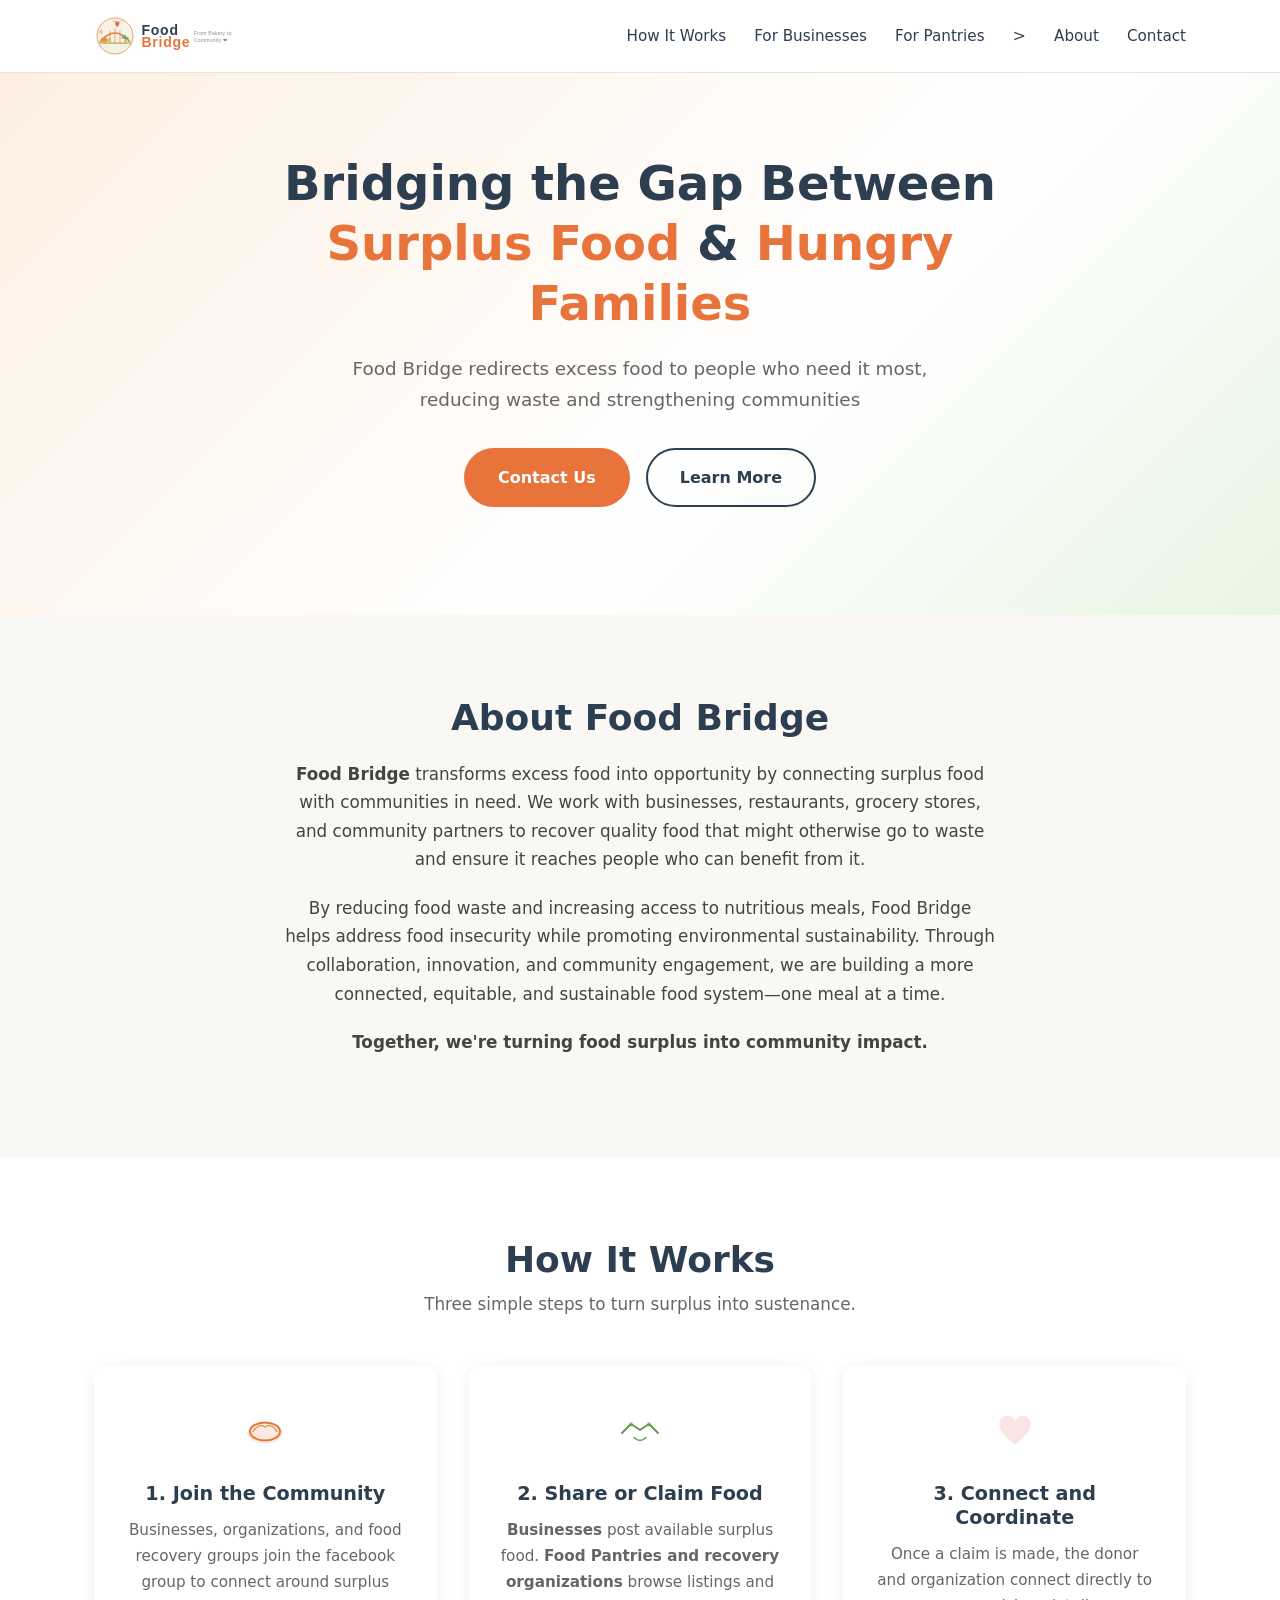
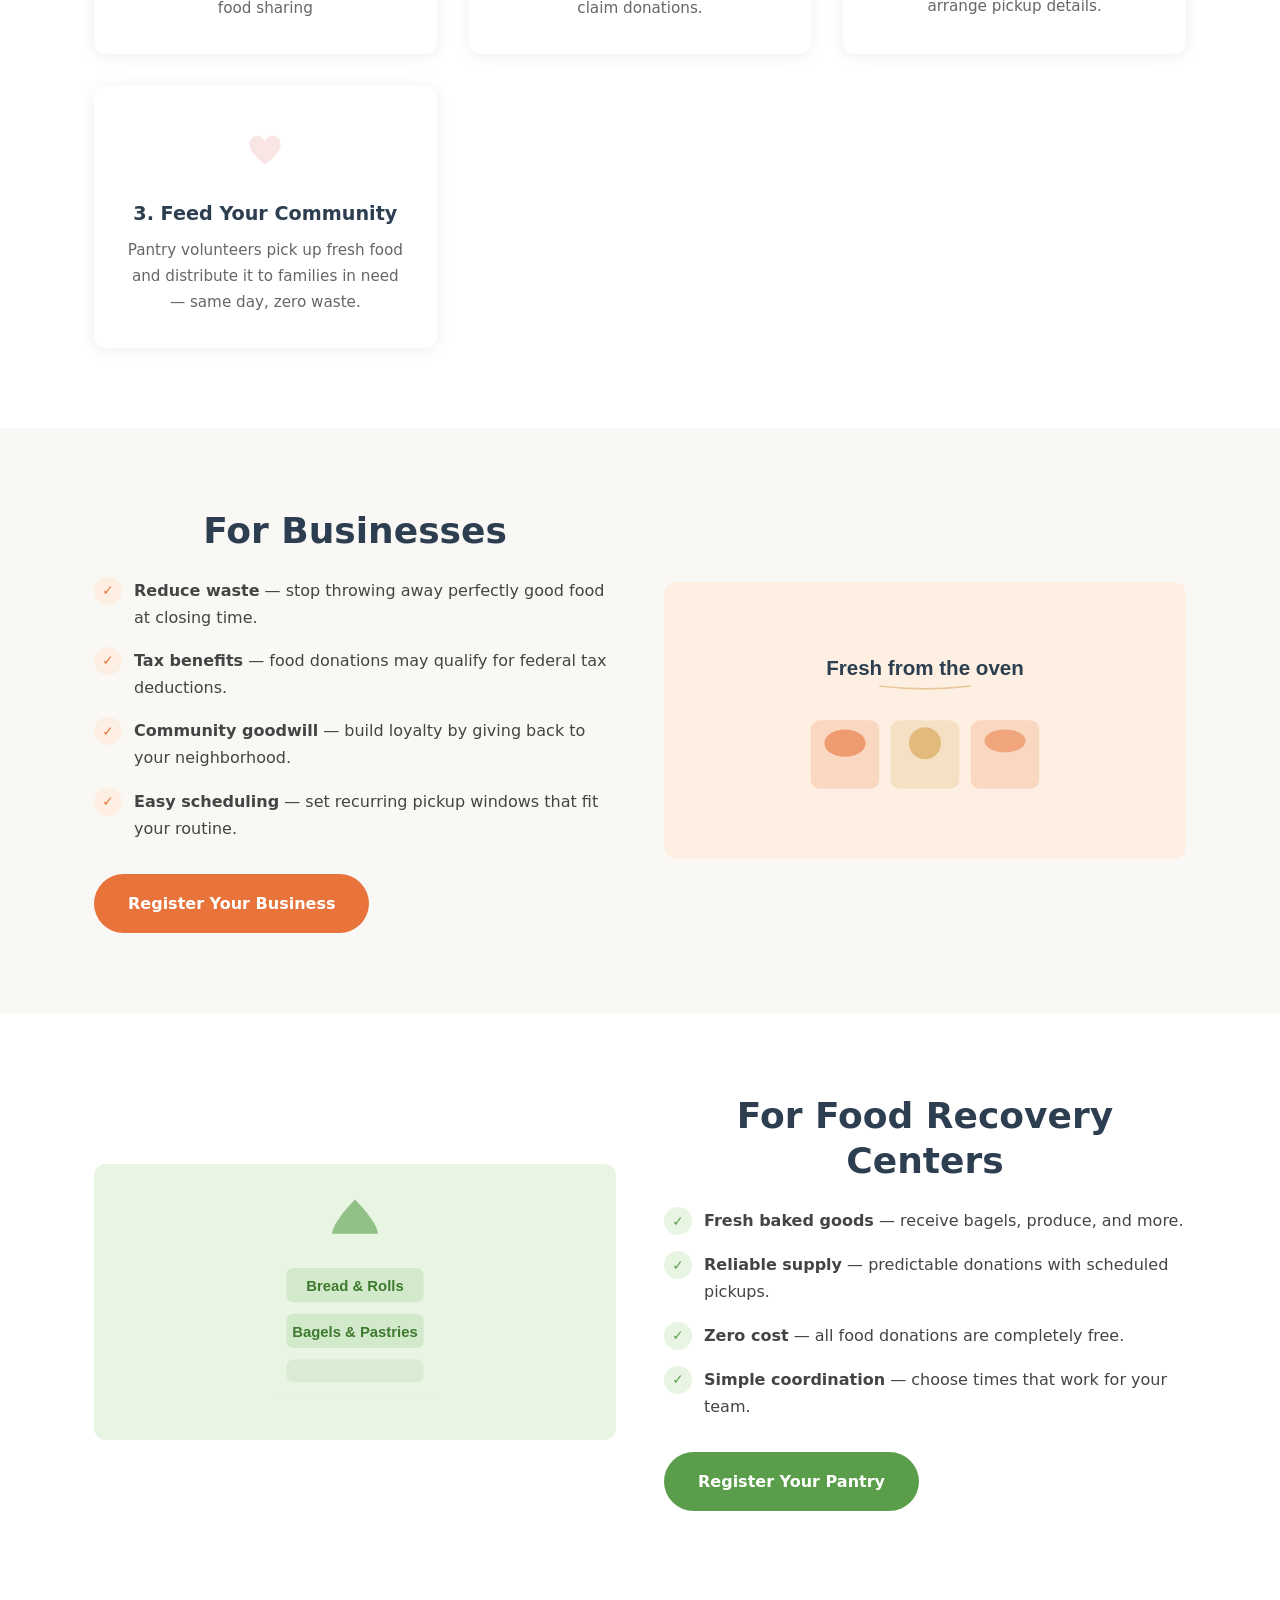
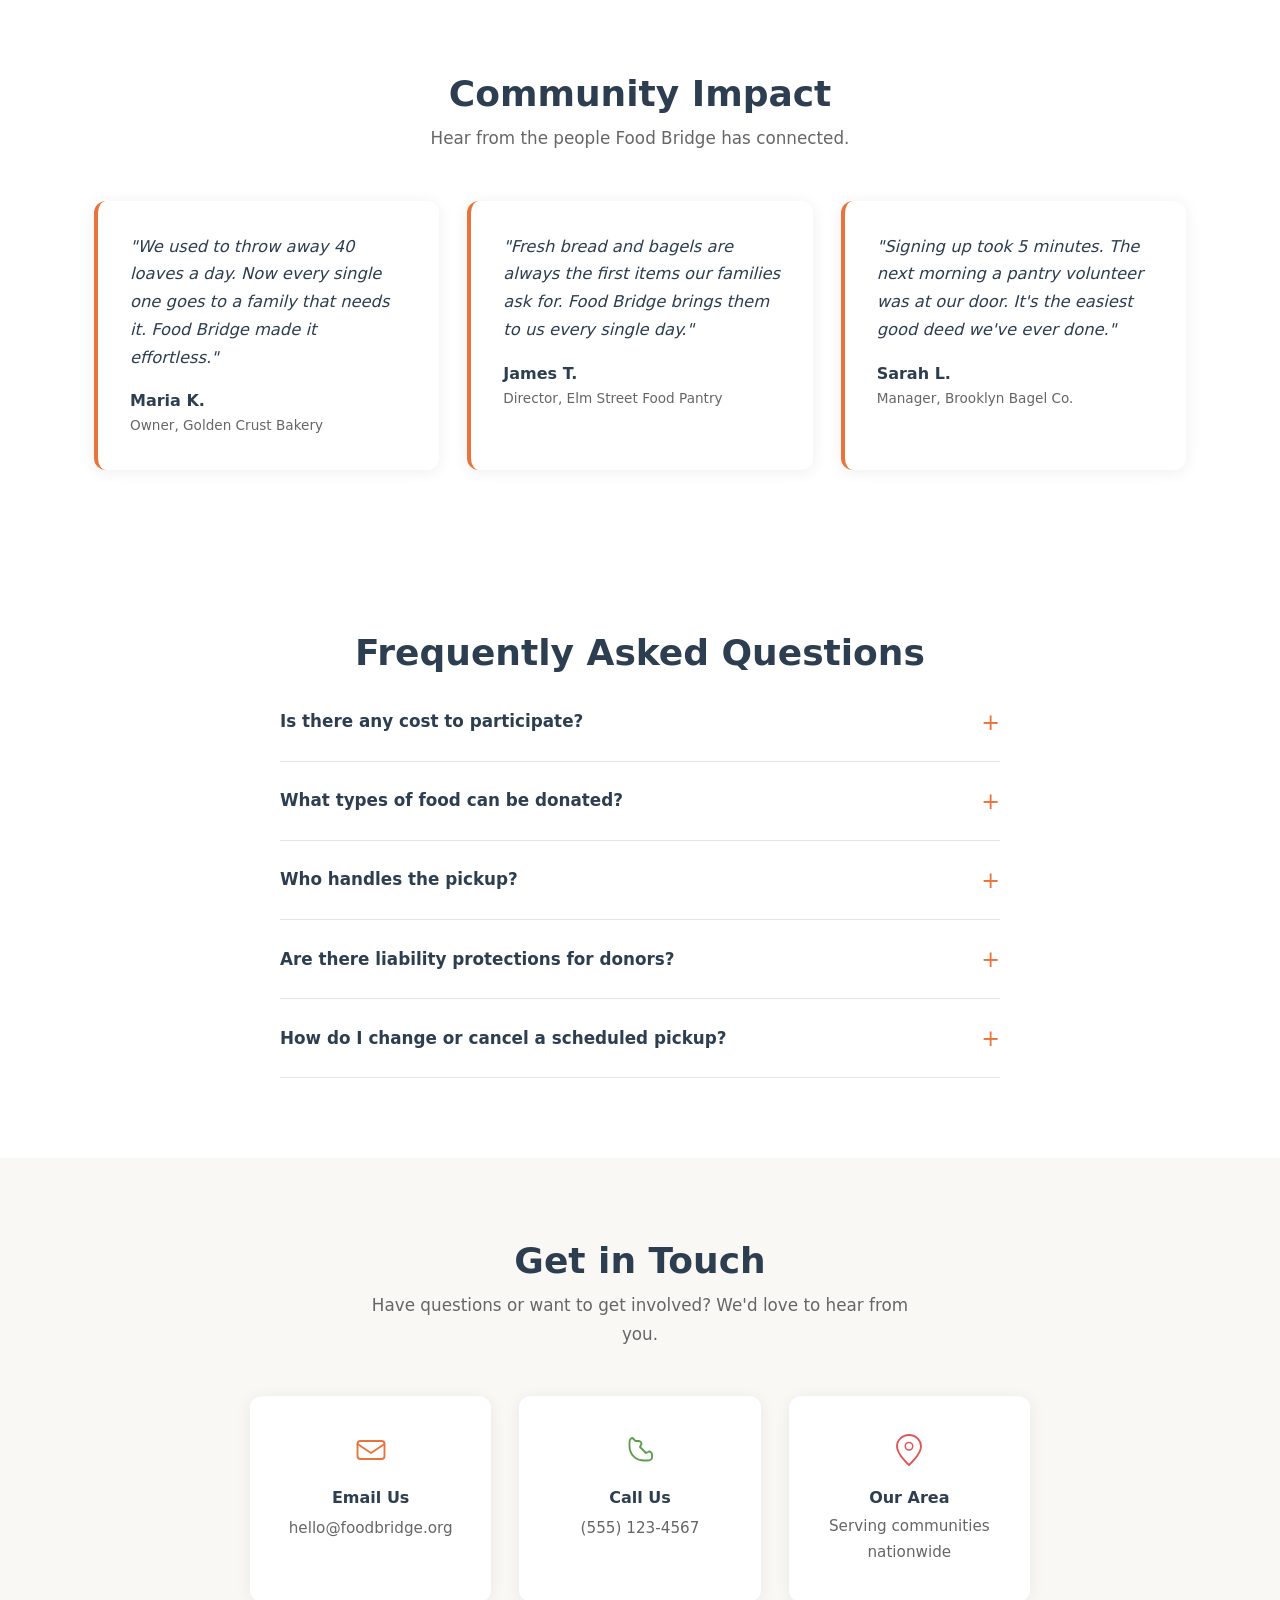
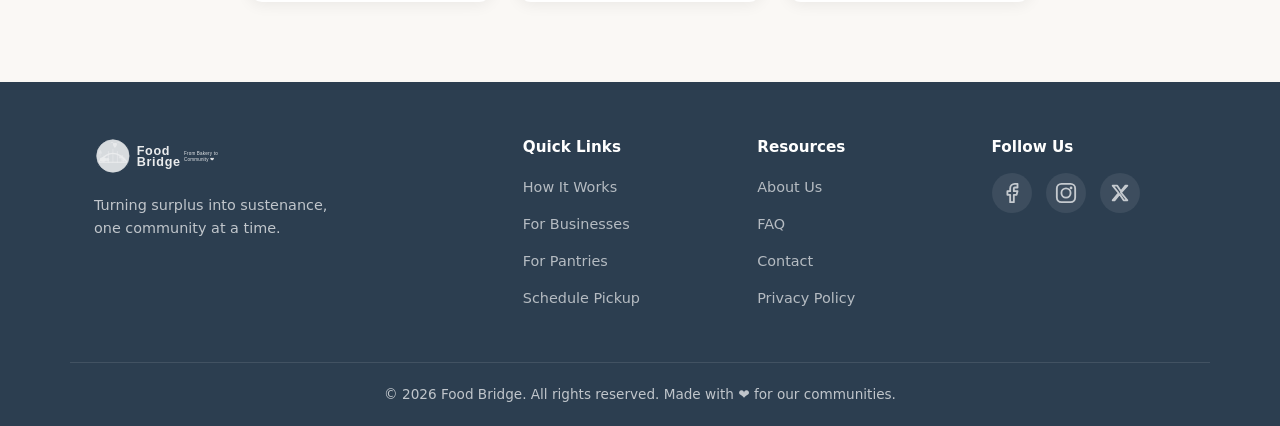
==== mainpage.html @ bbdcd7eb "Add files via upload" ====
<!DOCTYPE html>
<html lang="en">
<head>
  <meta charset="UTF-8">
  <meta name="viewport" content="width=device-width, initial-scale=1.0">
  <meta name="description" content="Food Bridge redirects excess food to people who need it most, reducing waste and strengthening communities">
  <meta name="keywords" content="food donation, food pantry, bakery donation, reduce food waste, community, Food Bridge">
  <title>Food Bridge — Connecting Local Food Businesses with Food Pantries</title>
  <link rel="icon" type="image/svg+xml" href="images/favicon.svg">
  <link rel="stylesheet" href="css/styles.css">
</head>
<body>

  <!-- ============ HEADER / NAVIGATION ============ -->
  <header class="site-header" id="top">
    <div class="container header-inner">
      <a href="index.html" class="logo-link" aria-label="Food Bridge Home">
        <img src="images/logo.svg" alt="Food Bridge logo" class="logo-img">
      </a>
      <button class="nav-toggle" id="navToggle" aria-label="Toggle navigation" aria-expanded="false">
        <span></span><span></span><span></span>
      </button>
      <nav class="main-nav" id="mainNav" aria-label="Main navigation">
        <ul>
          <li><a href="#how-it-works">How It Works</a></li>
          <li><a href="#for-businesses">For Businesses</a></li>
          <li><a href="#for-pantries">For Pantries</a></li>>
          <li><a href="#about">About</a></li>
          <li><a href="#contact">Contact</a></li>
        </ul>
      </nav>
    </div>
  </header>

  <!-- ============ HERO ============ -->
  <section class="hero" id="hero">
    <div class="container hero-content">
      <h1>Bridging the Gap Between<br><span class="highlight">Surplus Food</span> &amp; <span class="highlight">Hungry Families</span></h1>
      <p class="hero-sub">Food Bridge redirects excess food to people who need it most, reducing waste and strengthening communities</p>
      <div class="hero-cta">
        <a href="#contact" class="btn btn-primary">Contact Us</a>
        <a href="#how-it-works" class="btn btn-outline">Learn More</a>
      </div>
    </div>
  </section>
<!-- ============ ABOUT ============ -->
  <section class="section section-alt" id="about">
    <div class="container about-content">
      <h2 class="section-title">About Food Bridge</h2>
      <div class="about-text">
        <p></p>
        <p><strong>Food Bridge</strong> transforms excess food into opportunity by connecting surplus food with communities in need. We work with businesses, restaurants, grocery stores, and community partners to recover quality food that might otherwise go to waste and ensure it reaches people who can benefit from it.</p>
        <p>By reducing food waste and increasing access to nutritious meals, Food Bridge helps address food insecurity while promoting environmental sustainability. Through collaboration, innovation, and community engagement, we are building a more connected, equitable, and sustainable food system—one meal at a time.</p>
        <p><strong>Together, we're turning food surplus into community impact.</strong></p>
      </div>
    </div>
  </section>
  <!-- ============ HOW IT WORKS ============ -->
  <section class="section how-it-works" id="how-it-works">
    <div class="container">
      <h2 class="section-title">How It Works</h2>
      <p class="section-subtitle">Three simple steps to turn surplus into sustenance.</p>
      <div class="steps-grid">
        <div class="step-card">
          <div class="step-icon">
            <!-- Bread icon -->
            <svg viewBox="0 0 64 64" width="48" height="48" aria-hidden="true"><ellipse cx="32" cy="36" rx="24" ry="14" fill="#e8743b" opacity=".15"/><ellipse cx="32" cy="34" rx="20" ry="12" fill="none" stroke="#e8743b" stroke-width="2.5"/><path d="M16 34 Q24 22 32 28 Q40 22 48 34" fill="none" stroke="#d4a24e" stroke-width="2" stroke-linecap="round"/></svg>
          </div>
          <h3>1. Join the Community</h3>
          <p>Businesses, organizations, and food recovery groups join the facebook group to connect around surplus food sharing</p>
        </div>
        <div class="step-card">
          <div class="step-icon">
            <!-- Handshake icon -->
            <svg viewBox="0 0 64 64" width="48" height="48" aria-hidden="true"><path d="M8 36 L20 24 L32 32 L44 24 L56 36" fill="none" stroke="#5a9e4b" stroke-width="2.5" stroke-linecap="round" stroke-linejoin="round"/><circle cx="20" cy="24" r="3" fill="#5a9e4b" opacity=".3"/><circle cx="44" cy="24" r="3" fill="#5a9e4b" opacity=".3"/><path d="M24 42 Q32 50 40 42" fill="none" stroke="#5a9e4b" stroke-width="2" stroke-linecap="round"/></svg>
          </div>
          <h3>2. Share or Claim Food</h3>
          <p><strong>Businesses</strong> post available surplus food. <strong>Food Pantries and recovery organizations</strong> browse listings and claim donations.</p>
        </div>
        <div class="step-card">
          <div class="step-icon">
            <!-- Heart / deliver icon -->
            <svg viewBox="0 0 64 64" width="48" height="48" aria-hidden="true"><path d="M32 50 C32 50, 12 36, 12 24 C12 18, 18 14, 22 14 C26 14, 30 18, 32 22 C34 18, 38 14, 42 14 C46 14, 52 18, 52 24 C52 36, 32 50, 32 50Z" fill="#e25555" opacity=".15" stroke="#e25555" stroke-width="2"/></svg>
          </div>
          <h3>3. Connect and Coordinate</h3>
          <p>Once a claim is made, the donor and organization connect directly to arrange pickup details.</p>
        </div>
        <div class="step-card">
          <div class="step-icon">
            <!-- Heart / deliver icon -->
            <svg viewBox="0 0 64 64" width="48" height="48" aria-hidden="true"><path d="M32 50 C32 50, 12 36, 12 24 C12 18, 18 14, 22 14 C26 14, 30 18, 32 22 C34 18, 38 14, 42 14 C46 14, 52 18, 52 24 C52 36, 32 50, 32 50Z" fill="#e25555" opacity=".15" stroke="#e25555" stroke-width="2"/></svg>
          </div>
          <h3>3. Feed Your Community</h3>
          <p>Pantry volunteers pick up fresh food and distribute it to families in need — same day, zero waste.</p>
        </div>
      </div>
    </div>
  </section>

  <!-- ============ FOR BUSINESSES ============ -->
  <section class="section section-alt for-businesses" id="for-businesses">
    <div class="container two-col">
      <div class="col-text">
        <h2 class="section-title">For Businesses</h2>
        <ul class="feature-list">
          <li>
            <span class="check-icon" aria-hidden="true">&#10003;</span>
            <span><strong>Reduce waste</strong> — stop throwing away perfectly good food at closing time.</span>
          </li>
          <li>
            <span class="check-icon" aria-hidden="true">&#10003;</span>
            <span><strong>Tax benefits</strong> — food donations may qualify for federal tax deductions.</span>
          </li>
          <li>
            <span class="check-icon" aria-hidden="true">&#10003;</span>
            <span><strong>Community goodwill</strong> — build loyalty by giving back to your neighborhood.</span>
          </li>
          <li>
            <span class="check-icon" aria-hidden="true">&#10003;</span>
            <span><strong>Easy scheduling</strong> — set recurring pickup windows that fit your routine.</span>
          </li>
        </ul>
        <a href="#contact" class="btn btn-primary">Register Your Business</a>
      </div>
      <div class="col-visual">
        <div class="illustration-card bakery-card">
          <svg viewBox="0 0 280 200" aria-hidden="true" class="illustration">
            <rect x="20" y="80" width="240" height="100" rx="12" fill="#fdf0e2"/>
            <rect x="40" y="100" width="60" height="60" rx="8" fill="#e8743b" opacity=".2"/>
            <rect x="110" y="100" width="60" height="60" rx="8" fill="#d4a24e" opacity=".2"/>
            <rect x="180" y="100" width="60" height="60" rx="8" fill="#e8743b" opacity=".2"/>
            <ellipse cx="70" cy="120" rx="18" ry="12" fill="#e8743b" opacity=".6"/>
            <ellipse cx="140" cy="120" rx="14" ry="14" fill="#d4a24e" opacity=".6"/>
            <ellipse cx="210" cy="118" rx="18" ry="10" fill="#e8743b" opacity=".5"/>
            <text x="140" y="60" text-anchor="middle" font-family="'Segoe UI',sans-serif" font-size="18" fill="#2c3e50" font-weight="600">Fresh from the oven</text>
            <path d="M100 70 Q140 75 180 70" fill="none" stroke="#d4a24e" stroke-width="1.5" opacity=".5"/>
          </svg>
        </div>
      </div>
    </div>
  </section>

  <!-- ============ FOR PANTRIES ============ -->
  <section class="section for-pantries" id="for-pantries">
    <div class="container two-col reverse">
      <div class="col-text">
        <h2 class="section-title">For Food Recovery Centers</h2>
        <ul class="feature-list">
          <li>
            <span class="check-icon pantry" aria-hidden="true">&#10003;</span>
            <span><strong>Fresh baked goods</strong> — receive bagels, produce, and more.</span>
          </li>
          <li>
            <span class="check-icon pantry" aria-hidden="true">&#10003;</span>
            <span><strong>Reliable supply</strong> — predictable donations with scheduled pickups.</span>
          </li>
          <li>
            <span class="check-icon pantry" aria-hidden="true">&#10003;</span>
            <span><strong>Zero cost</strong> — all food donations are completely free.</span>
          </li>
          <li>
            <span class="check-icon pantry" aria-hidden="true">&#10003;</span>
            <span><strong>Simple coordination</strong> — choose times that work for your team.</span>
          </li>
        </ul>
        <a href="#schedule" class="btn btn-green">Register Your Pantry</a>
      </div>
      <div class="col-visual">
        <div class="illustration-card pantry-card">
          <svg viewBox="0 0 280 200" aria-hidden="true" class="illustration">
            <rect x="60" y="40" width="160" height="140" rx="12" fill="#e8f5e3"/>
            <rect x="80" y="70" width="120" height="30" rx="6" fill="#5a9e4b" opacity=".15"/>
            <rect x="80" y="110" width="120" height="30" rx="6" fill="#5a9e4b" opacity=".15"/>
            <rect x="80" y="150" width="120" height="20" rx="6" fill="#5a9e4b" opacity=".1"/>
            <path d="M140 10 C140 10, 120 30, 120 40 L160 40 C160 30, 140 10, 140 10Z" fill="#5a9e4b" opacity=".6"/>
            <text x="140" y="90" text-anchor="middle" font-family="'Segoe UI',sans-serif" font-size="13" fill="#3d7a2e" font-weight="600">Bread &amp; Rolls</text>
            <text x="140" y="130" text-anchor="middle" font-family="'Segoe UI',sans-serif" font-size="13" fill="#3d7a2e" font-weight="600">Bagels &amp; Pastries</text>
          </svg>
        </div>
      </div>
    </div>
  </section>

  <!-- ============ IMPACT / TESTIMONIALS ============ -->
  <section class="section" id="impact">
    <div class="container">
      <h2 class="section-title">Community Impact</h2>
      <p class="section-subtitle">Hear from the people Food Bridge has connected.</p>
      <div class="testimonials-grid">
        <blockquote class="testimonial">
          <p>"We used to throw away 40 loaves a day. Now every single one goes to a family that needs it. Food Bridge made it effortless."</p>
          <footer>
            <strong>Maria K.</strong>
            <span>Owner, Golden Crust Bakery</span>
          </footer>
        </blockquote>
        <blockquote class="testimonial">
          <p>"Fresh bread and bagels are always the first items our families ask for. Food Bridge brings them to us every single day."</p>
          <footer>
            <strong>James T.</strong>
            <span>Director, Elm Street Food Pantry</span>
          </footer>
        </blockquote>
        <blockquote class="testimonial">
          <p>"Signing up took 5 minutes. The next morning a pantry volunteer was at our door. It's the easiest good deed we've ever done."</p>
          <footer>
            <strong>Sarah L.</strong>
            <span>Manager, Brooklyn Bagel Co.</span>
          </footer>
        </blockquote>
      </div>
    </div>
  </section>

  <!-- ============ FAQ ============ -->
  <section class="section" id="faq">
    <div class="container">
      <h2 class="section-title">Frequently Asked Questions</h2>
      <div class="faq-list">
        <details class="faq-item">
          <summary>Is there any cost to participate?</summary>
          <p>No. Food Bridge is completely free for both food businesses and food pantries. We are a volunteer-driven initiative.</p>
        </details>
        <details class="faq-item">
          <summary>What types of food can be donated?</summary>
          <p>We focus on baked goods — bread, rolls, bagels, muffins, pastries, and similar items. All donations must be fresh and safe for consumption.</p>
        </details>
        <details class="faq-item">
          <summary>Who handles the pickup?</summary>
          <p>Pantry volunteers coordinate directly with the donating business to pick up items at the agreed-upon time window.</p>
        </details>
        <details class="faq-item">
          <summary>Are there liability protections for donors?</summary>
          <p>Yes. The Federal Bill Emerson Good Samaritan Food Donation Act protects food donors from civil and criminal liability when donating in good faith.</p>
        </details>
        <details class="faq-item">
          <summary>How do I change or cancel a scheduled pickup?</summary>
          <p>Simply contact us via the form below or email us at <a href="mailto:hello@foodbridge.org">hello@foodbridge.org</a>, and we'll update the schedule promptly.</p>
        </details>
      </div>
    </div>
  </section>

  <!-- ============ CONTACT ============ -->
  <section class="section section-alt" id="contact">
    <div class="container">
      <h2 class="section-title">Get in Touch</h2>
      <p class="section-subtitle">Have questions or want to get involved? We'd love to hear from you.</p>
      <div class="contact-grid">
        <div class="contact-card">
          <svg viewBox="0 0 48 48" width="36" height="36" aria-hidden="true"><rect x="6" y="12" width="36" height="24" rx="4" fill="none" stroke="#e8743b" stroke-width="2.5"/><path d="M6 16 L24 28 L42 16" fill="none" stroke="#e8743b" stroke-width="2.5" stroke-linecap="round" stroke-linejoin="round"/></svg>
          <h4>Email Us</h4>
          <a href="mailto:hello@foodbridge.org">hello@foodbridge.org</a>
        </div>
        <div class="contact-card">
          <svg viewBox="0 0 48 48" width="36" height="36" aria-hidden="true"><path d="M14 8 C14 8, 10 8, 10 14 L10 18 C10 30, 18 38, 30 38 L34 38 C40 38, 40 34, 40 34 L40 30 C40 28, 38 26, 36 26 L32 28 L28 24 L24 20 L26 16 C26 14, 24 12, 22 12 L18 12 Z" fill="none" stroke="#5a9e4b" stroke-width="2.5" stroke-linecap="round" stroke-linejoin="round"/></svg>
          <h4>Call Us</h4>
          <a href="tel:+15551234567">(555) 123-4567</a>
        </div>
        <div class="contact-card">
          <svg viewBox="0 0 48 48" width="36" height="36" aria-hidden="true"><path d="M24 4 C15 4 8 11 8 19 C8 30 24 44 24 44 C24 44 40 30 40 19 C40 11 33 4 24 4Z" fill="none" stroke="#e25555" stroke-width="2.5"/><circle cx="24" cy="19" r="5" fill="none" stroke="#e25555" stroke-width="2"/></svg>
          <h4>Our Area</h4>
          <p>Serving communities nationwide</p>
        </div>
      </div>
    </div>
  </section>

  <!-- ============ FOOTER ============ -->
  <footer class="site-footer">
    <div class="container footer-inner">
      <div class="footer-brand">
        <img src="images/logo.svg" alt="Food Bridge" class="footer-logo">
        <p>Turning surplus into sustenance,<br>one community at a time.</p>
      </div>
      <div class="footer-links">
        <h4>Quick Links</h4>
        <ul>
          <li><a href="#how-it-works">How It Works</a></li>
          <li><a href="#for-businesses">For Businesses</a></li>
          <li><a href="#for-pantries">For Pantries</a></li>
          <li><a href="#schedule">Schedule Pickup</a></li>
        </ul>
      </div>
      <div class="footer-links">
        <h4>Resources</h4>
        <ul>
          <li><a href="#about">About Us</a></li>
          <li><a href="#faq">FAQ</a></li>
          <li><a href="#contact">Contact</a></li>
          <li><a href="#">Privacy Policy</a></li>
        </ul>
      </div>
      <div class="footer-social">
        <h4>Follow Us</h4>
        <div class="social-icons">
          <a href="#" aria-label="Facebook" class="social-link">
            <svg viewBox="0 0 24 24" width="22" height="22"><path d="M18 2h-3a5 5 0 00-5 5v3H7v4h3v8h4v-8h3l1-4h-4V7a1 1 0 011-1h3z" fill="none" stroke="currentColor" stroke-width="2" stroke-linecap="round" stroke-linejoin="round"/></svg>
          </a>
          <a href="#" aria-label="Instagram" class="social-link">
            <svg viewBox="0 0 24 24" width="22" height="22"><rect x="2" y="2" width="20" height="20" rx="5" fill="none" stroke="currentColor" stroke-width="2"/><circle cx="12" cy="12" r="5" fill="none" stroke="currentColor" stroke-width="2"/><circle cx="17.5" cy="6.5" r="1.5" fill="currentColor"/></svg>
          </a>
          <a href="#" aria-label="Twitter / X" class="social-link">
            <svg viewBox="0 0 24 24" width="22" height="22"><path d="M4 4l6.5 8L4 20h2l5.5-6.8L16 20h4l-7-8.5L20 4h-2l-5 6.2L9 4H4z" fill="none" stroke="currentColor" stroke-width="2" stroke-linecap="round" stroke-linejoin="round"/></svg>
          </a>
        </div>
      </div>
    </div>
    <div class="footer-bottom">
      <div class="container">
        <p>&copy; 2026 Food Bridge. All rights reserved. Made with &#10084; for our communities.</p>
      </div>
    </div>
  </footer>

  <!-- ============ BACK TO TOP ============ -->
  <a href="#top" class="back-to-top" id="backToTop" aria-label="Back to top">&#8679;</a>

  <!-- ============ MINIMAL INLINE SCRIPT (static-site interactivity) ============ -->
  <script>
    // Mobile nav toggle
    const navToggle = document.getElementById('navToggle');
    const mainNav = document.getElementById('mainNav');
    navToggle.addEventListener('click', () => {
      const expanded = navToggle.getAttribute('aria-expanded') === 'true';
      navToggle.setAttribute('aria-expanded', String(!expanded));
      mainNav.classList.toggle('open');
    });

    // Close nav on link click (mobile)
    mainNav.querySelectorAll('a').forEach(link => {
      link.addEventListener('click', () => {
        mainNav.classList.remove('open');
        navToggle.setAttribute('aria-expanded', 'false');
      });
    });

    // Form handling (static MVP — no backend)
    function handleFormSubmit(e) {
      e.preventDefault();
      document.getElementById('pickupForm').hidden = true;
      document.getElementById('formSuccess').hidden = false;
      return false;
    }
    function resetForm() {
      document.getElementById('pickupForm').hidden = false;
      document.getElementById('pickupForm').reset();
      document.getElementById('formSuccess').hidden = true;
    }

    // Back-to-top visibility
    const backBtn = document.getElementById('backToTop');
    window.addEventListener('scroll', () => {
      backBtn.classList.toggle('visible', window.scrollY > 400);
    });

    // Smooth scroll for anchor links
    document.querySelectorAll('a[href^="#"]').forEach(anchor => {
      anchor.addEventListener('click', function (e) {
        const target = document.querySelector(this.getAttribute('href'));
        if (target) {
          e.preventDefault();
          target.scrollIntoView({ behavior: 'smooth' });
        }
      });
    });

    // Set min date for pickup date field
    const dateInput = document.getElementById('pickupDate');
    if (dateInput) {
      const today = new Date().toISOString().split('T')[0];
      dateInput.setAttribute('min', today);
    }
  </script>
</body>
</html>
---- css/styles.css ----
/* ================================================
   FOOD BRIDGE — Main Stylesheet
   ================================================ */

/* ---------- CSS Custom Properties ---------- */
:root {
  --color-primary: #e8743b;
  --color-primary-dark: #c95f2b;
  --color-accent: #d4a24e;
  --color-green: #5a9e4b;
  --color-green-dark: #3d7a2e;
  --color-red: #e25555;
  --color-dark: #2c3e50;
  --color-text: #444;
  --color-light-text: #666;
  --color-bg: #ffffff;
  --color-bg-alt: #faf8f5;
  --color-bg-warm: #fdf0e2;
  --color-bg-green: #e8f5e3;
  --color-border: #e8e4df;
  --font-main: 'Segoe UI', system-ui, -apple-system, sans-serif;
  --radius: 12px;
  --radius-sm: 8px;
  --shadow: 0 2px 16px rgba(0,0,0,.07);
  --shadow-lg: 0 8px 32px rgba(0,0,0,.10);
  --transition: .25s ease;
  --max-width: 1140px;
}

/* ---------- Reset & Base ---------- */
*, *::before, *::after { box-sizing: border-box; margin: 0; padding: 0; }

html {
  scroll-behavior: smooth;
  scroll-padding-top: 80px;
}

body {
  font-family: var(--font-main);
  color: var(--color-text);
  background: var(--color-bg);
  line-height: 1.7;
  -webkit-font-smoothing: antialiased;
}

img, svg { max-width: 100%; height: auto; }
a { color: var(--color-primary); text-decoration: none; transition: color var(--transition); }
a:hover { color: var(--color-primary-dark); }

.container {
  width: 100%;
  max-width: var(--max-width);
  margin: 0 auto;
  padding: 0 24px;
}

/* ---------- Typography ---------- */
h1, h2, h3, h4 {
  color: var(--color-dark);
  line-height: 1.25;
}
h1 { font-size: clamp(2rem, 5vw, 3rem); font-weight: 800; }
h2 { font-size: clamp(1.6rem, 3.5vw, 2.25rem); font-weight: 700; }
h3 { font-size: 1.2rem; font-weight: 600; }

.section-title {
  text-align: center;
  margin-bottom: .5rem;
}
.section-subtitle {
  text-align: center;
  color: var(--color-light-text);
  max-width: 560px;
  margin: 0 auto 3rem;
  font-size: 1.05rem;
}

.highlight {
  color: var(--color-primary);
}

/* ---------- Buttons ---------- */
.btn {
  display: inline-block;
  padding: 14px 32px;
  border-radius: 50px;
  font-size: 1rem;
  font-weight: 600;
  cursor: pointer;
  border: 2px solid transparent;
  transition: all var(--transition);
  text-align: center;
}
.btn-primary {
  background: var(--color-primary);
  color: #fff;
}
.btn-primary:hover {
  background: var(--color-primary-dark);
  color: #fff;
  transform: translateY(-2px);
  box-shadow: 0 4px 14px rgba(232,116,59,.35);
}
.btn-outline {
  border-color: var(--color-dark);
  color: var(--color-dark);
  background: transparent;
}
.btn-outline:hover {
  background: var(--color-dark);
  color: #fff;
  transform: translateY(-2px);
}
.btn-green {
  background: var(--color-green);
  color: #fff;
}
.btn-green:hover {
  background: var(--color-green-dark);
  color: #fff;
  transform: translateY(-2px);
  box-shadow: 0 4px 14px rgba(90,158,75,.35);
}
.btn-lg { padding: 16px 48px; font-size: 1.1rem; }

/* ================================================
   HEADER
   ================================================ */
.site-header {
  position: sticky;
  top: 0;
  z-index: 1000;
  background: rgba(255,255,255,.92);
  backdrop-filter: blur(12px);
  -webkit-backdrop-filter: blur(12px);
  border-bottom: 1px solid var(--color-border);
}
.header-inner {
  display: flex;
  align-items: center;
  justify-content: space-between;
  height: 72px;
}
.logo-link { display: flex; align-items: center; }
.logo-img { height: 40px; width: auto; }

.main-nav ul {
  list-style: none;
  display: flex;
  gap: 28px;
}
.main-nav a {
  color: var(--color-dark);
  font-weight: 500;
  font-size: .95rem;
  position: relative;
}
.main-nav a::after {
  content: '';
  position: absolute;
  left: 0; bottom: -4px;
  width: 0; height: 2px;
  background: var(--color-primary);
  transition: width var(--transition);
}
.main-nav a:hover::after { width: 100%; }

/* Hamburger */
.nav-toggle {
  display: none;
  flex-direction: column;
  gap: 5px;
  background: none;
  border: none;
  cursor: pointer;
  padding: 8px;
}
.nav-toggle span {
  display: block;
  width: 24px;
  height: 2.5px;
  background: var(--color-dark);
  border-radius: 2px;
  transition: var(--transition);
}

/* ================================================
   HERO
   ================================================ */
.hero {
  background: linear-gradient(135deg, var(--color-bg-warm) 0%, #fff 60%, var(--color-bg-green) 100%);
  padding: 80px 0 60px;
  text-align: center;
}
.hero-content { max-width: 780px; margin: 0 auto; }
.hero h1 { margin-bottom: 1.25rem; }
.hero-sub {
  font-size: 1.15rem;
  color: var(--color-light-text);
  max-width: 600px;
  margin: 0 auto 2rem;
}
.hero-cta {
  display: flex;
  gap: 16px;
  justify-content: center;
  flex-wrap: wrap;
  margin-bottom: 3rem;
}
.hero-stats {
  display: flex;
  justify-content: center;
  gap: 48px;
  flex-wrap: wrap;
}
.stat {
  display: flex;
  flex-direction: column;
  align-items: center;
}
.stat strong {
  font-size: 2rem;
  color: var(--color-primary);
}
.stat span {
  font-size: .9rem;
  color: var(--color-light-text);
}

/* ================================================
   SECTIONS
   ================================================ */
.section {
  padding: 80px 0;
}
.section-alt {
  background: var(--color-bg-alt);
}

/* ---------- Steps Grid ---------- */
.steps-grid {
  display: grid;
  grid-template-columns: repeat(auto-fit, minmax(260px, 1fr));
  gap: 32px;
}
.step-card {
  background: #fff;
  border-radius: var(--radius);
  padding: 40px 32px 32px;
  text-align: center;
  box-shadow: var(--shadow);
  transition: transform var(--transition), box-shadow var(--transition);
}
.step-card:hover {
  transform: translateY(-6px);
  box-shadow: var(--shadow-lg);
}
.step-icon { margin-bottom: 20px; }
.step-card h3 { margin-bottom: .75rem; color: var(--color-dark); }
.step-card p { color: var(--color-light-text); font-size: .95rem; }

/* ---------- Two Column Layout ---------- */
.two-col {
  display: grid;
  grid-template-columns: 1fr 1fr;
  gap: 48px;
  align-items: center;
}
.two-col.reverse .col-text { order: 2; }
.two-col.reverse .col-visual { order: 1; }

.feature-list {
  list-style: none;
  margin: 1.5rem 0 2rem;
}
.feature-list li {
  display: flex;
  gap: 12px;
  margin-bottom: 16px;
  align-items: flex-start;
}
.check-icon {
  flex-shrink: 0;
  display: inline-flex;
  align-items: center;
  justify-content: center;
  width: 28px;
  height: 28px;
  border-radius: 50%;
  background: var(--color-bg-warm);
  color: var(--color-primary);
  font-weight: 700;
  font-size: .85rem;
}
.check-icon.pantry {
  background: var(--color-bg-green);
  color: var(--color-green);
}

.illustration-card {
  border-radius: var(--radius);
  display: flex;
  align-items: center;
  justify-content: center;
  padding: 24px;
}
.bakery-card { background: var(--color-bg-warm); }
.pantry-card { background: var(--color-bg-green); }
.illustration { max-width: 320px; }

/* ================================================
   PICKUP FORM
   ================================================ */
.pickup-form {
  max-width: 800px;
  margin: 0 auto;
  background: #fff;
  padding: 40px;
  border-radius: var(--radius);
  box-shadow: var(--shadow);
}
.form-grid {
  display: grid;
  grid-template-columns: 1fr 1fr;
  gap: 20px;
  margin-bottom: 28px;
}
.form-group.full-width { grid-column: 1 / -1; }
.form-group label {
  display: block;
  font-weight: 600;
  font-size: .9rem;
  margin-bottom: 6px;
  color: var(--color-dark);
}
.form-group input,
.form-group select,
.form-group textarea {
  width: 100%;
  padding: 12px 16px;
  border: 1.5px solid var(--color-border);
  border-radius: var(--radius-sm);
  font-family: var(--font-main);
  font-size: .95rem;
  color: var(--color-dark);
  transition: border-color var(--transition), box-shadow var(--transition);
  background: #fff;
}
.form-group input:focus,
.form-group select:focus,
.form-group textarea:focus {
  outline: none;
  border-color: var(--color-primary);
  box-shadow: 0 0 0 3px rgba(232,116,59,.15);
}
.form-group textarea { resize: vertical; }

/* Success state */
.form-success {
  max-width: 500px;
  margin: 0 auto;
  text-align: center;
}
.success-inner {
  background: #fff;
  padding: 48px 40px;
  border-radius: var(--radius);
  box-shadow: var(--shadow);
}
.success-inner h3 {
  margin: 16px 0 8px;
  color: var(--color-green);
  font-size: 1.6rem;
}
.success-inner p {
  color: var(--color-light-text);
  margin-bottom: 24px;
}

/* ================================================
   TESTIMONIALS
   ================================================ */
.testimonials-grid {
  display: grid;
  grid-template-columns: repeat(auto-fit, minmax(280px, 1fr));
  gap: 28px;
}
.testimonial {
  background: #fff;
  padding: 32px;
  border-radius: var(--radius);
  box-shadow: var(--shadow);
  border-left: 4px solid var(--color-primary);
  position: relative;
}
.testimonial p {
  font-style: italic;
  font-size: 1.02rem;
  margin-bottom: 16px;
  color: var(--color-dark);
}
.testimonial footer {
  display: flex;
  flex-direction: column;
}
.testimonial footer strong {
  color: var(--color-dark);
}
.testimonial footer span {
  font-size: .85rem;
  color: var(--color-light-text);
}

/* ================================================
   ABOUT
   ================================================ */
.about-content { max-width: 760px; margin: 0 auto; }
.about-text p {
  margin-bottom: 1.25rem;
  font-size: 1.05rem;
  text-align: center;
}
.about-text em { color: var(--color-primary); font-style: italic; }

/* ================================================
   FAQ
   ================================================ */
.faq-list {
  max-width: 720px;
  margin: 0 auto;
}
.faq-item {
  border-bottom: 1px solid var(--color-border);
  padding: 0;
}
.faq-item summary {
  padding: 20px 0;
  font-weight: 600;
  font-size: 1.05rem;
  color: var(--color-dark);
  cursor: pointer;
  list-style: none;
  display: flex;
  justify-content: space-between;
  align-items: center;
}
.faq-item summary::-webkit-details-marker { display: none; }
.faq-item summary::after {
  content: '+';
  font-size: 1.4rem;
  font-weight: 300;
  color: var(--color-primary);
  transition: transform var(--transition);
}
.faq-item[open] summary::after {
  content: '−';
}
.faq-item p {
  padding: 0 0 20px;
  color: var(--color-light-text);
  line-height: 1.7;
}

/* ================================================
   CONTACT
   ================================================ */
.contact-grid {
  display: grid;
  grid-template-columns: repeat(auto-fit, minmax(220px, 1fr));
  gap: 28px;
  max-width: 780px;
  margin: 0 auto;
}
.contact-card {
  text-align: center;
  background: #fff;
  padding: 36px 24px;
  border-radius: var(--radius);
  box-shadow: var(--shadow);
  transition: transform var(--transition);
}
.contact-card:hover { transform: translateY(-4px); }
.contact-card h4 { margin: 12px 0 6px; color: var(--color-dark); }
.contact-card a, .contact-card p {
  color: var(--color-light-text);
  font-size: .95rem;
}

/* ================================================
   FOOTER
   ================================================ */
.site-footer {
  background: var(--color-dark);
  color: rgba(255,255,255,.7);
  padding-top: 56px;
}
.footer-inner {
  display: grid;
  grid-template-columns: 2fr 1fr 1fr 1fr;
  gap: 40px;
  padding-bottom: 40px;
  border-bottom: 1px solid rgba(255,255,255,.1);
}
.footer-brand p { margin-top: 12px; font-size: .9rem; line-height: 1.6; }
.footer-logo { height: 36px; filter: brightness(0) invert(1); opacity: .9; }

.footer-links h4,
.footer-social h4 {
  color: #fff;
  font-size: .95rem;
  margin-bottom: 16px;
}
.footer-links ul { list-style: none; }
.footer-links li { margin-bottom: 10px; }
.footer-links a {
  color: rgba(255,255,255,.65);
  font-size: .9rem;
  transition: color var(--transition);
}
.footer-links a:hover { color: #fff; }

.social-icons {
  display: flex;
  gap: 14px;
}
.social-link {
  display: flex;
  align-items: center;
  justify-content: center;
  width: 40px;
  height: 40px;
  border-radius: 50%;
  background: rgba(255,255,255,.08);
  color: rgba(255,255,255,.7);
  transition: all var(--transition);
}
.social-link:hover {
  background: var(--color-primary);
  color: #fff;
}

.footer-bottom {
  padding: 20px 0;
  text-align: center;
  font-size: .85rem;
}

/* ================================================
   BACK TO TOP
   ================================================ */
.back-to-top {
  position: fixed;
  bottom: 32px;
  right: 32px;
  width: 48px;
  height: 48px;
  border-radius: 50%;
  background: var(--color-primary);
  color: #fff;
  font-size: 1.5rem;
  display: flex;
  align-items: center;
  justify-content: center;
  opacity: 0;
  pointer-events: none;
  transform: translateY(12px);
  transition: all var(--transition);
  box-shadow: var(--shadow);
  text-decoration: none;
}
.back-to-top.visible {
  opacity: 1;
  pointer-events: auto;
  transform: translateY(0);
}
.back-to-top:hover {
  background: var(--color-primary-dark);
  color: #fff;
  transform: translateY(-3px);
}

/* ================================================
   RESPONSIVE
   ================================================ */
@media (max-width: 900px) {
  .two-col {
    grid-template-columns: 1fr;
    gap: 32px;
  }
  .two-col.reverse .col-text,
  .two-col.reverse .col-visual { order: unset; }

  .footer-inner {
    grid-template-columns: 1fr 1fr;
    gap: 32px;
  }
}

@media (max-width: 768px) {
  /* Mobile nav */
  .nav-toggle { display: flex; }
  .main-nav {
    position: fixed;
    top: 72px;
    left: 0;
    right: 0;
    background: rgba(255,255,255,.97);
    backdrop-filter: blur(12px);
    -webkit-backdrop-filter: blur(12px);
    padding: 0 24px;
    max-height: 0;
    overflow: hidden;
    transition: max-height .35s ease, padding .35s ease;
    border-bottom: 1px solid var(--color-border);
  }
  .main-nav.open {
    max-height: 400px;
    padding: 16px 24px 24px;
  }
  .main-nav ul {
    flex-direction: column;
    gap: 0;
  }
  .main-nav li { border-bottom: 1px solid var(--color-border); }
  .main-nav a { display: block; padding: 14px 0; }

  /* Hero */
  .hero { padding: 48px 0 40px; }
  .hero-stats { gap: 28px; }

  /* Form */
  .form-grid { grid-template-columns: 1fr; }
  .pickup-form { padding: 24px; }

  /* Footer */
  .footer-inner { grid-template-columns: 1fr; text-align: center; }
  .social-icons { justify-content: center; }
}

@media (max-width: 480px) {
  .hero-cta { flex-direction: column; align-items: center; }
  .btn { width: 100%; max-width: 300px; }
  .stat strong { font-size: 1.6rem; }
}
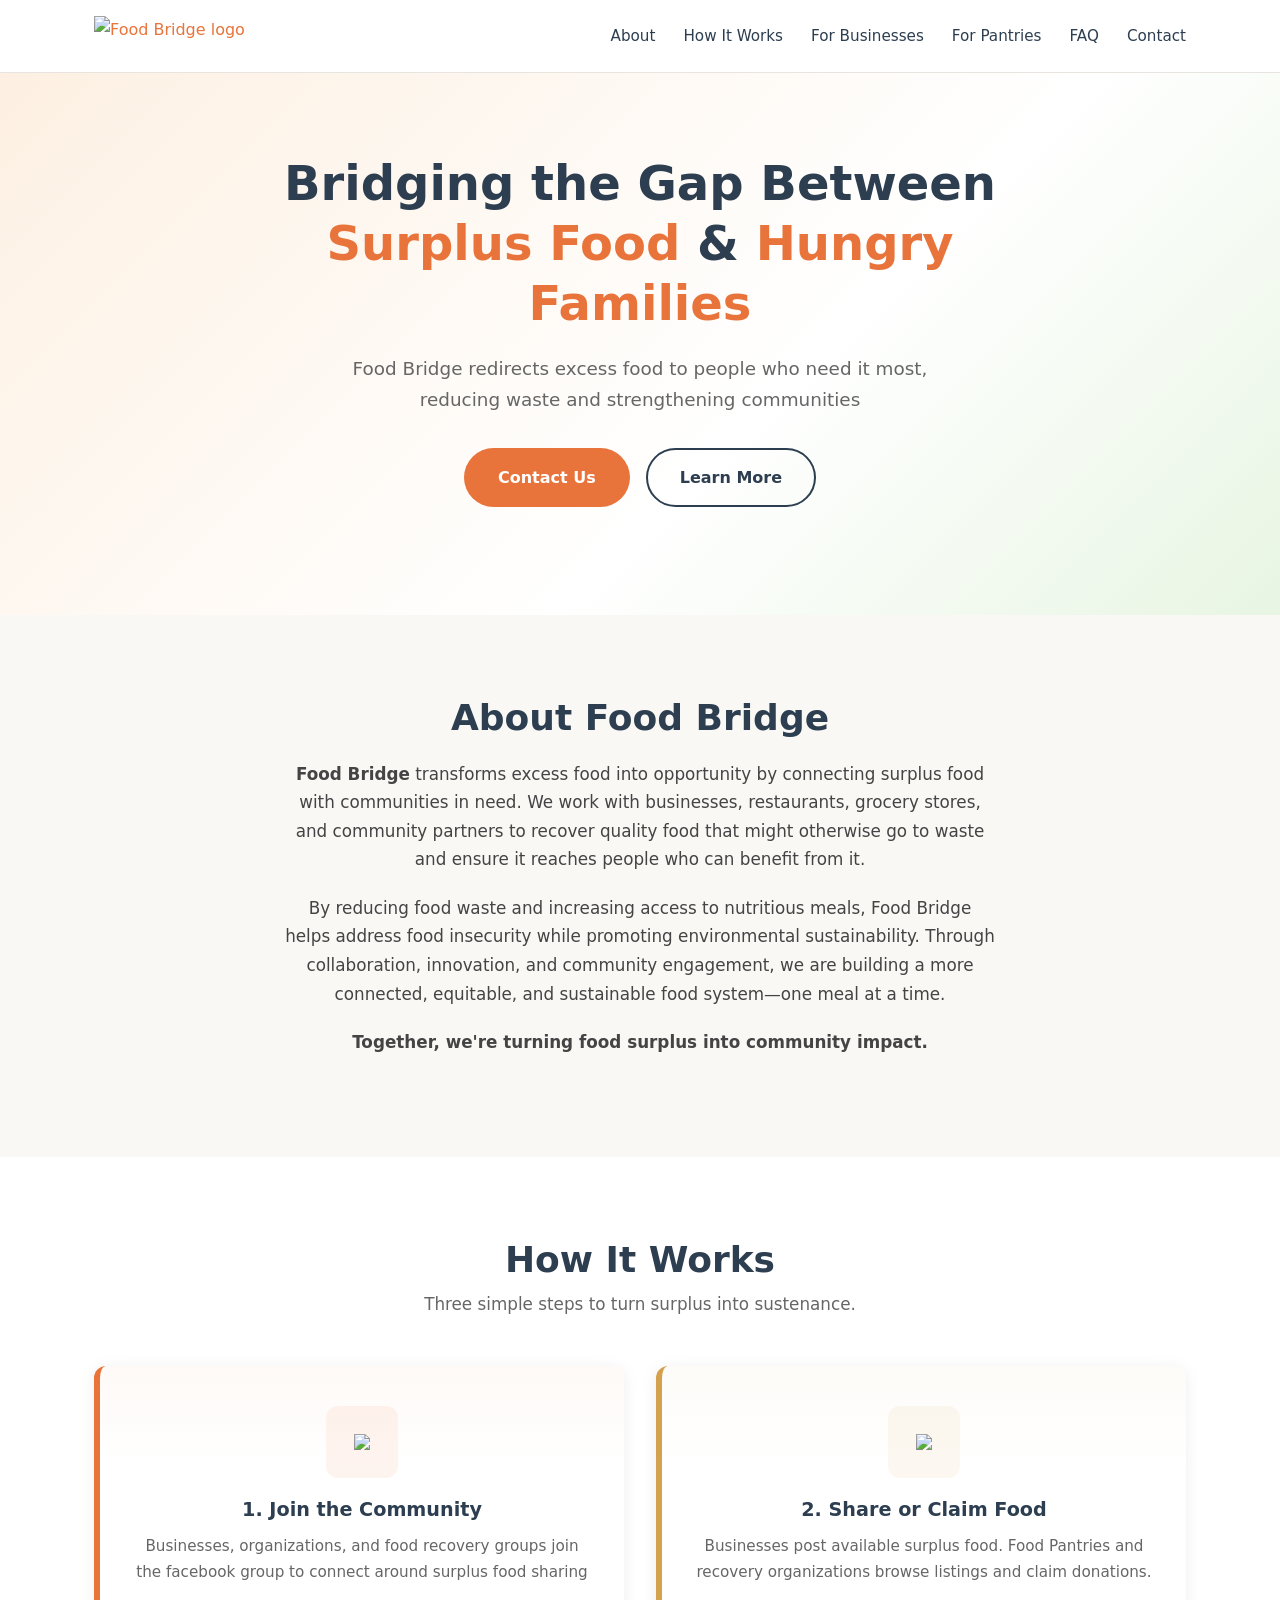
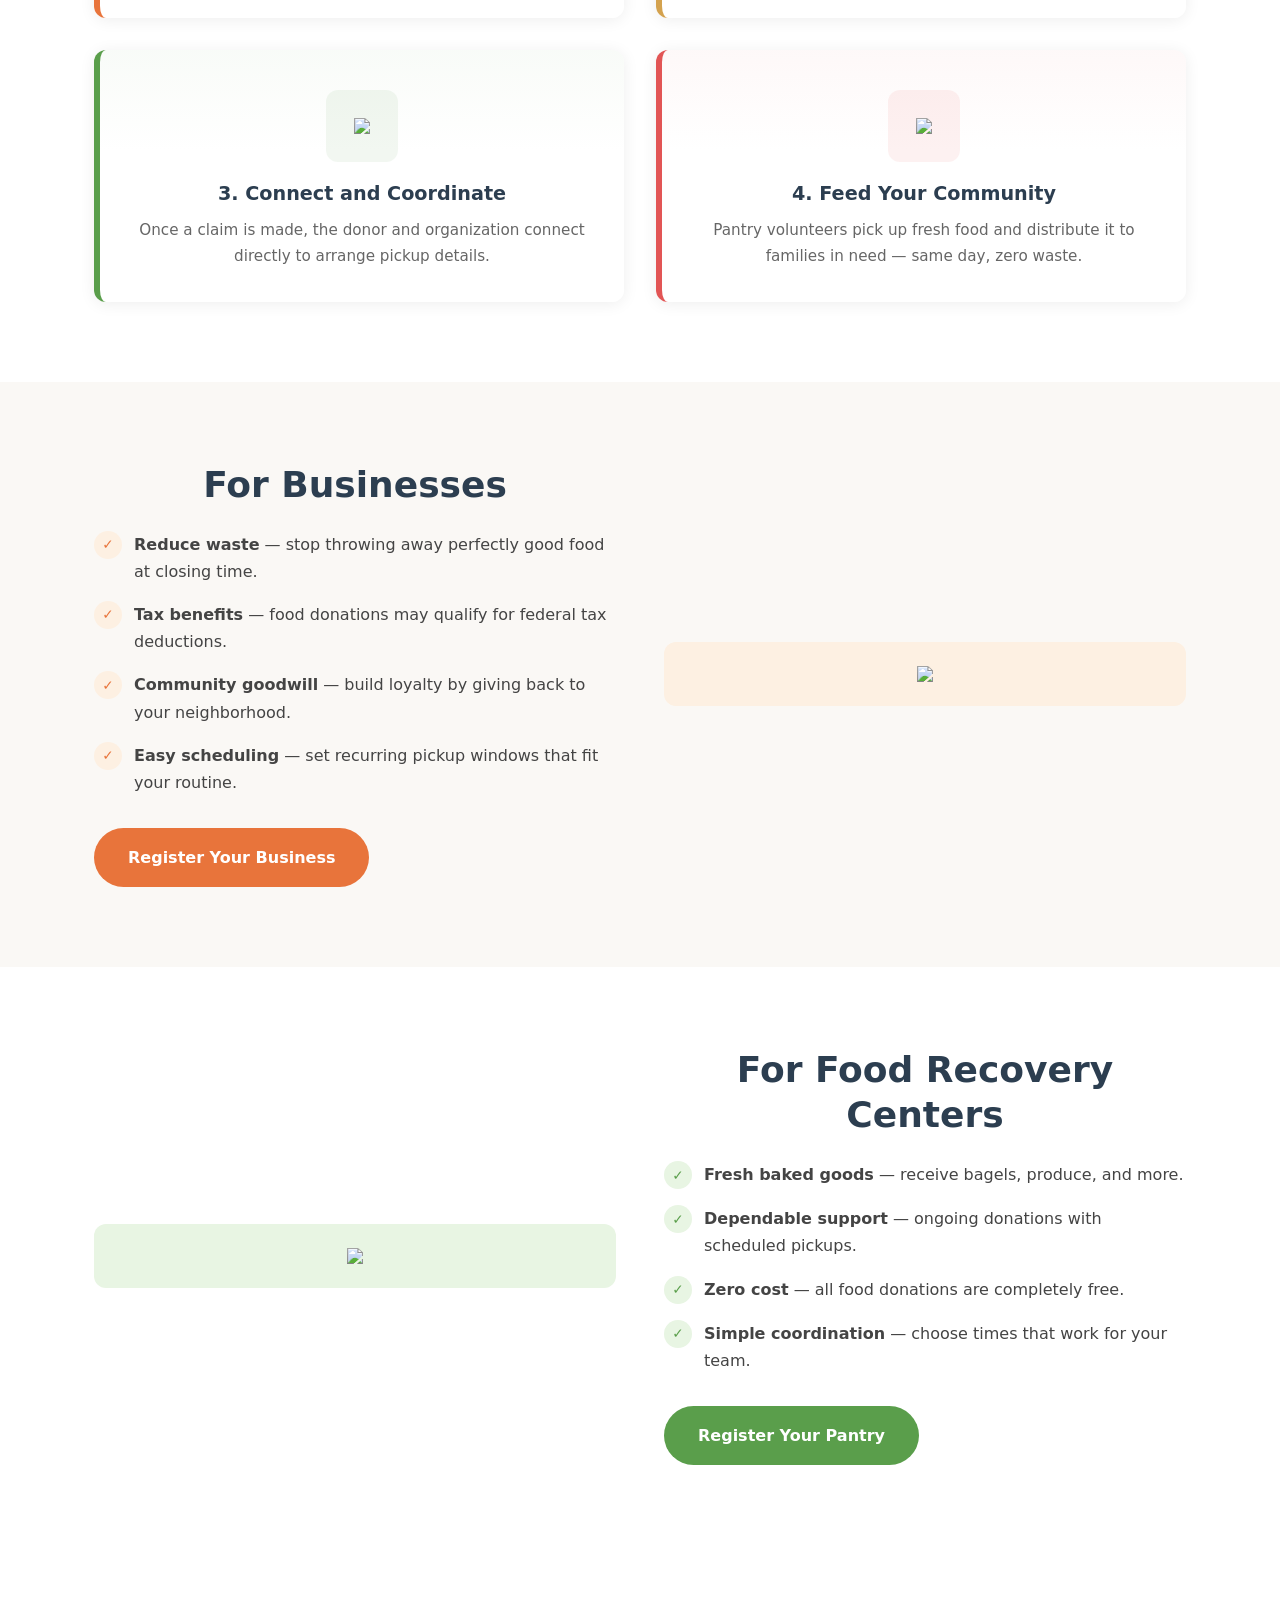
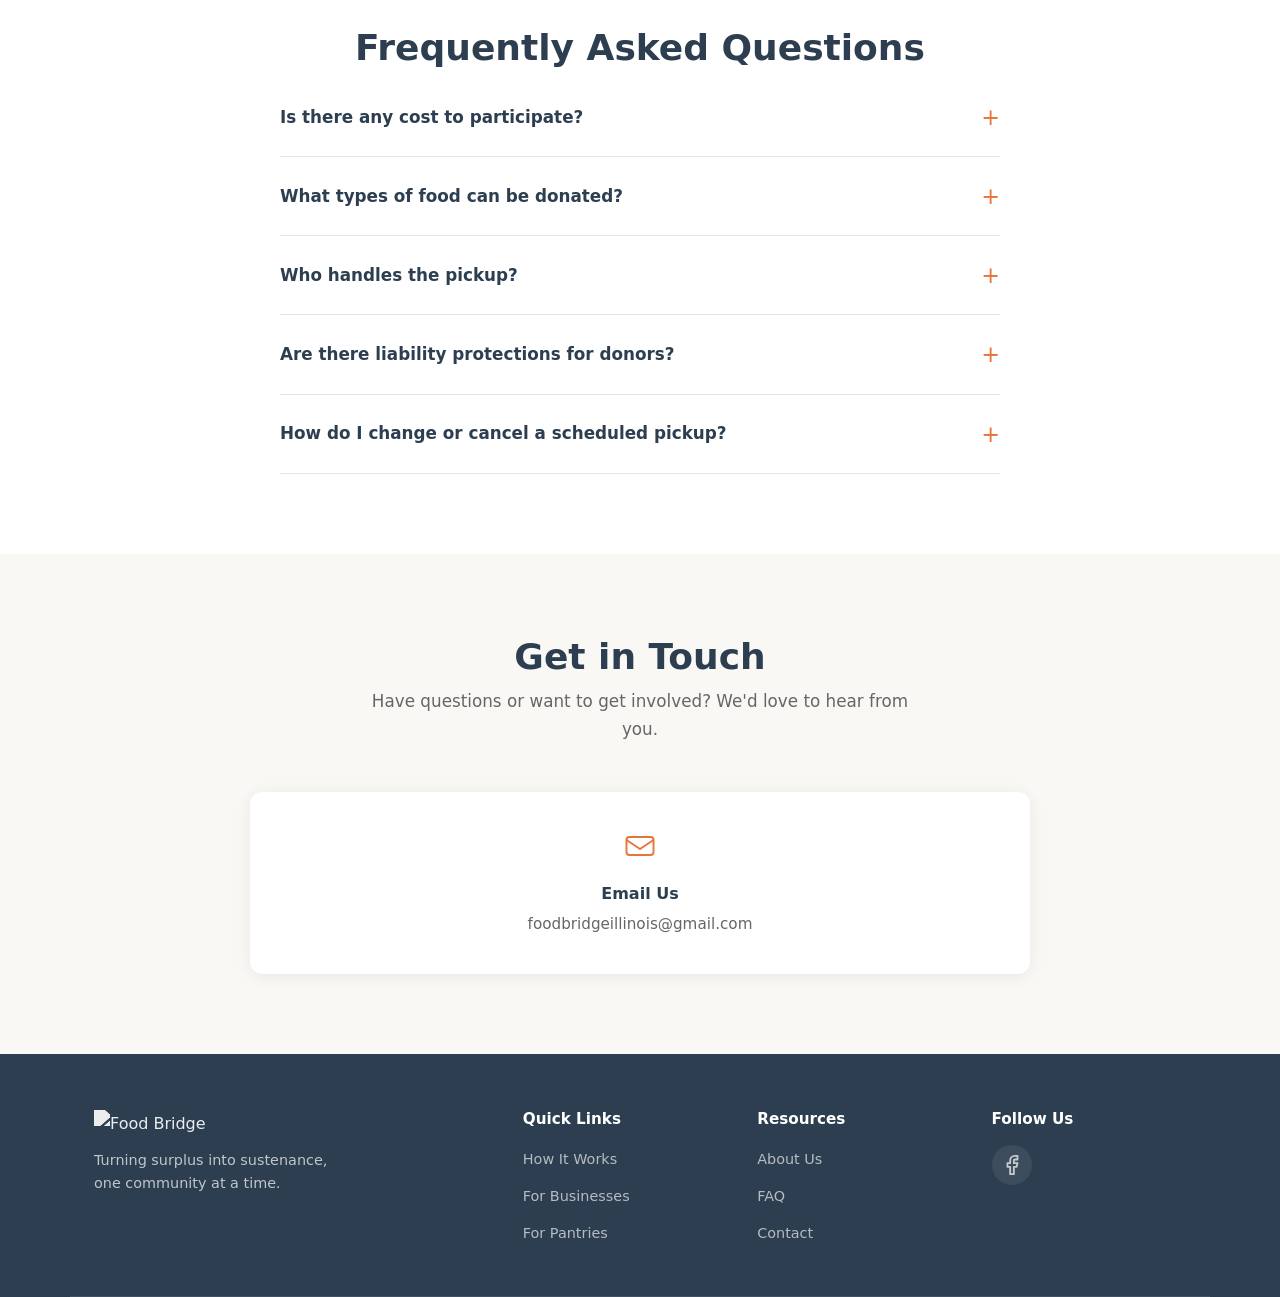
==== commit f2dee922: "Add files via upload Added logo to footer and header and added specific details" ====
--- a/mainpage.html
+++ b/mainpage.html
@@ -14,18 +14,19 @@
   <!-- ============ HEADER / NAVIGATION ============ -->
   <header class="site-header" id="top">
     <div class="container header-inner">
-      <a href="index.html" class="logo-link" aria-label="Food Bridge Home">
-        <img src="images/logo.svg" alt="Food Bridge logo" class="logo-img">
+      <a href="mainpage.html" class="logo-link" aria-label="Food Bridge Home">
+        <img src="images/FoodBridge.png" alt="Food Bridge logo" class="logo-img">
       </a>
       <button class="nav-toggle" id="navToggle" aria-label="Toggle navigation" aria-expanded="false">
         <span></span><span></span><span></span>
       </button>
       <nav class="main-nav" id="mainNav" aria-label="Main navigation">
         <ul>
+          <li><a href="#about">About</a></li>
           <li><a href="#how-it-works">How It Works</a></li>
           <li><a href="#for-businesses">For Businesses</a></li>
-          <li><a href="#for-pantries">For Pantries</a></li>>
-          <li><a href="#about">About</a></li>
+          <li><a href="#for-pantries">For Pantries</a></li>
+          <li><a href="#faq">FAQ</a></li>
           <li><a href="#contact">Contact</a></li>
         </ul>
       </nav>
@@ -63,34 +64,34 @@
       <div class="steps-grid">
         <div class="step-card">
           <div class="step-icon">
-            <!-- Bread icon -->
-            <svg viewBox="0 0 64 64" width="48" height="48" aria-hidden="true"><ellipse cx="32" cy="36" rx="24" ry="14" fill="#e8743b" opacity=".15"/><ellipse cx="32" cy="34" rx="20" ry="12" fill="none" stroke="#e8743b" stroke-width="2.5"/><path d="M16 34 Q24 22 32 28 Q40 22 48 34" fill="none" stroke="#d4a24e" stroke-width="2" stroke-linecap="round"/></svg>
+            <!-- Step 1: Join the Community icon -->
+            <img src="images/4.png" class="howitworks-img" >
           </div>
           <h3>1. Join the Community</h3>
           <p>Businesses, organizations, and food recovery groups join the facebook group to connect around surplus food sharing</p>
         </div>
         <div class="step-card">
           <div class="step-icon">
-            <!-- Handshake icon -->
-            <svg viewBox="0 0 64 64" width="48" height="48" aria-hidden="true"><path d="M8 36 L20 24 L32 32 L44 24 L56 36" fill="none" stroke="#5a9e4b" stroke-width="2.5" stroke-linecap="round" stroke-linejoin="round"/><circle cx="20" cy="24" r="3" fill="#5a9e4b" opacity=".3"/><circle cx="44" cy="24" r="3" fill="#5a9e4b" opacity=".3"/><path d="M24 42 Q32 50 40 42" fill="none" stroke="#5a9e4b" stroke-width="2" stroke-linecap="round"/></svg>
+            <!-- Plate with utensils icon -->
+            <img src="images/1.png" class="howitworks-img" >
           </div>
           <h3>2. Share or Claim Food</h3>
-          <p><strong>Businesses</strong> post available surplus food. <strong>Food Pantries and recovery organizations</strong> browse listings and claim donations.</p>
+          <p>Businesses post available surplus food. Food Pantries and recovery organizations browse listings and claim donations.</p>
         </div>
         <div class="step-card">
           <div class="step-icon">
-            <!-- Heart / deliver icon -->
-            <svg viewBox="0 0 64 64" width="48" height="48" aria-hidden="true"><path d="M32 50 C32 50, 12 36, 12 24 C12 18, 18 14, 22 14 C26 14, 30 18, 32 22 C34 18, 38 14, 42 14 C46 14, 52 18, 52 24 C52 36, 32 50, 32 50Z" fill="#e25555" opacity=".15" stroke="#e25555" stroke-width="2"/></svg>
+            <!-- Handshake / deliver icon -->
+            <img src="images/2.png" class="howitworks-img" >
           </div>
           <h3>3. Connect and Coordinate</h3>
           <p>Once a claim is made, the donor and organization connect directly to arrange pickup details.</p>
         </div>
         <div class="step-card">
           <div class="step-icon">
-            <!-- Heart / deliver icon -->
-            <svg viewBox="0 0 64 64" width="48" height="48" aria-hidden="true"><path d="M32 50 C32 50, 12 36, 12 24 C12 18, 18 14, 22 14 C26 14, 30 18, 32 22 C34 18, 38 14, 42 14 C46 14, 52 18, 52 24 C52 36, 32 50, 32 50Z" fill="#e25555" opacity=".15" stroke="#e25555" stroke-width="2"/></svg>
+            <!-- bowl icon -->
+            <img src="images/3.png" class="howitworks-img">
           </div>
-          <h3>3. Feed Your Community</h3>
+          <h3>4. Feed Your Community</h3>
           <p>Pantry volunteers pick up fresh food and distribute it to families in need — same day, zero waste.</p>
         </div>
       </div>
@@ -124,17 +125,7 @@
       </div>
       <div class="col-visual">
         <div class="illustration-card bakery-card">
-          <svg viewBox="0 0 280 200" aria-hidden="true" class="illustration">
-            <rect x="20" y="80" width="240" height="100" rx="12" fill="#fdf0e2"/>
-            <rect x="40" y="100" width="60" height="60" rx="8" fill="#e8743b" opacity=".2"/>
-            <rect x="110" y="100" width="60" height="60" rx="8" fill="#d4a24e" opacity=".2"/>
-            <rect x="180" y="100" width="60" height="60" rx="8" fill="#e8743b" opacity=".2"/>
-            <ellipse cx="70" cy="120" rx="18" ry="12" fill="#e8743b" opacity=".6"/>
-            <ellipse cx="140" cy="120" rx="14" ry="14" fill="#d4a24e" opacity=".6"/>
-            <ellipse cx="210" cy="118" rx="18" ry="10" fill="#e8743b" opacity=".5"/>
-            <text x="140" y="60" text-anchor="middle" font-family="'Segoe UI',sans-serif" font-size="18" fill="#2c3e50" font-weight="600">Fresh from the oven</text>
-            <path d="M100 70 Q140 75 180 70" fill="none" stroke="#d4a24e" stroke-width="1.5" opacity=".5"/>
-          </svg>
+          <img src="images/5.png" class="step-icon-img">
         </div>
       </div>
     </div>
@@ -152,7 +143,7 @@
           </li>
           <li>
             <span class="check-icon pantry" aria-hidden="true">&#10003;</span>
-            <span><strong>Reliable supply</strong> — predictable donations with scheduled pickups.</span>
+            <span><strong>Dependable support</strong> — ongoing donations with scheduled pickups.</span>
           </li>
           <li>
             <span class="check-icon pantry" aria-hidden="true">&#10003;</span>
@@ -167,47 +158,8 @@
       </div>
       <div class="col-visual">
         <div class="illustration-card pantry-card">
-          <svg viewBox="0 0 280 200" aria-hidden="true" class="illustration">
-            <rect x="60" y="40" width="160" height="140" rx="12" fill="#e8f5e3"/>
-            <rect x="80" y="70" width="120" height="30" rx="6" fill="#5a9e4b" opacity=".15"/>
-            <rect x="80" y="110" width="120" height="30" rx="6" fill="#5a9e4b" opacity=".15"/>
-            <rect x="80" y="150" width="120" height="20" rx="6" fill="#5a9e4b" opacity=".1"/>
-            <path d="M140 10 C140 10, 120 30, 120 40 L160 40 C160 30, 140 10, 140 10Z" fill="#5a9e4b" opacity=".6"/>
-            <text x="140" y="90" text-anchor="middle" font-family="'Segoe UI',sans-serif" font-size="13" fill="#3d7a2e" font-weight="600">Bread &amp; Rolls</text>
-            <text x="140" y="130" text-anchor="middle" font-family="'Segoe UI',sans-serif" font-size="13" fill="#3d7a2e" font-weight="600">Bagels &amp; Pastries</text>
-          </svg>
-        </div>
-      </div>
-    </div>
-  </section>
-
-  <!-- ============ IMPACT / TESTIMONIALS ============ -->
-  <section class="section" id="impact">
-    <div class="container">
-      <h2 class="section-title">Community Impact</h2>
-      <p class="section-subtitle">Hear from the people Food Bridge has connected.</p>
-      <div class="testimonials-grid">
-        <blockquote class="testimonial">
-          <p>"We used to throw away 40 loaves a day. Now every single one goes to a family that needs it. Food Bridge made it effortless."</p>
-          <footer>
-            <strong>Maria K.</strong>
-            <span>Owner, Golden Crust Bakery</span>
-          </footer>
-        </blockquote>
-        <blockquote class="testimonial">
-          <p>"Fresh bread and bagels are always the first items our families ask for. Food Bridge brings them to us every single day."</p>
-          <footer>
-            <strong>James T.</strong>
-            <span>Director, Elm Street Food Pantry</span>
-          </footer>
-        </blockquote>
-        <blockquote class="testimonial">
-          <p>"Signing up took 5 minutes. The next morning a pantry volunteer was at our door. It's the easiest good deed we've ever done."</p>
-          <footer>
-            <strong>Sarah L.</strong>
-            <span>Manager, Brooklyn Bagel Co.</span>
-          </footer>
-        </blockquote>
+          <img src="images/6.png" class="step-icon-img">
+        </div>
       </div>
     </div>
   </section>
@@ -223,7 +175,7 @@
         </details>
         <details class="faq-item">
           <summary>What types of food can be donated?</summary>
-          <p>We focus on baked goods — bread, rolls, bagels, muffins, pastries, and similar items. All donations must be fresh and safe for consumption.</p>
+          <p>Baked goods, produce, prepared meal, shelf-stable foods, refrigerated items, frozen foods, etc. All donations must be safe for consumption.</p>
         </details>
         <details class="faq-item">
           <summary>Who handles the pickup?</summary>
@@ -235,7 +187,7 @@
         </details>
         <details class="faq-item">
           <summary>How do I change or cancel a scheduled pickup?</summary>
-          <p>Simply contact us via the form below or email us at <a href="mailto:hello@foodbridge.org">hello@foodbridge.org</a>, and we'll update the schedule promptly.</p>
+          <p>Simply coordinate with the pickup party via facebook.</p>
         </details>
       </div>
     </div>
@@ -250,17 +202,7 @@
         <div class="contact-card">
           <svg viewBox="0 0 48 48" width="36" height="36" aria-hidden="true"><rect x="6" y="12" width="36" height="24" rx="4" fill="none" stroke="#e8743b" stroke-width="2.5"/><path d="M6 16 L24 28 L42 16" fill="none" stroke="#e8743b" stroke-width="2.5" stroke-linecap="round" stroke-linejoin="round"/></svg>
           <h4>Email Us</h4>
-          <a href="mailto:hello@foodbridge.org">hello@foodbridge.org</a>
-        </div>
-        <div class="contact-card">
-          <svg viewBox="0 0 48 48" width="36" height="36" aria-hidden="true"><path d="M14 8 C14 8, 10 8, 10 14 L10 18 C10 30, 18 38, 30 38 L34 38 C40 38, 40 34, 40 34 L40 30 C40 28, 38 26, 36 26 L32 28 L28 24 L24 20 L26 16 C26 14, 24 12, 22 12 L18 12 Z" fill="none" stroke="#5a9e4b" stroke-width="2.5" stroke-linecap="round" stroke-linejoin="round"/></svg>
-          <h4>Call Us</h4>
-          <a href="tel:+15551234567">(555) 123-4567</a>
-        </div>
-        <div class="contact-card">
-          <svg viewBox="0 0 48 48" width="36" height="36" aria-hidden="true"><path d="M24 4 C15 4 8 11 8 19 C8 30 24 44 24 44 C24 44 40 30 40 19 C40 11 33 4 24 4Z" fill="none" stroke="#e25555" stroke-width="2.5"/><circle cx="24" cy="19" r="5" fill="none" stroke="#e25555" stroke-width="2"/></svg>
-          <h4>Our Area</h4>
-          <p>Serving communities nationwide</p>
+          <a href="mailto:foodbridgeillinois@gmail.com">foodbridgeillinois@gmail.com</a>
         </div>
       </div>
     </div>
@@ -269,17 +211,19 @@
   <!-- ============ FOOTER ============ -->
   <footer class="site-footer">
     <div class="container footer-inner">
-      <div class="footer-brand">
-        <img src="images/logo.svg" alt="Food Bridge" class="footer-logo">
+      <div class="footer-brand">     
+        <a href="#top" class="footer-logo-link" aria-label="Back to top"> 
+          <img src="images/FoodBridge.png" alt="Food Bridge" class="footer-logo" onclick="window.scrollTo({ top: 0, behavior: 'smooth' });">
+        </a>
         <p>Turning surplus into sustenance,<br>one community at a time.</p>
       </div>
+     
       <div class="footer-links">
         <h4>Quick Links</h4>
         <ul>
           <li><a href="#how-it-works">How It Works</a></li>
           <li><a href="#for-businesses">For Businesses</a></li>
           <li><a href="#for-pantries">For Pantries</a></li>
-          <li><a href="#schedule">Schedule Pickup</a></li>
         </ul>
       </div>
       <div class="footer-links">
@@ -288,7 +232,6 @@
           <li><a href="#about">About Us</a></li>
           <li><a href="#faq">FAQ</a></li>
           <li><a href="#contact">Contact</a></li>
-          <li><a href="#">Privacy Policy</a></li>
         </ul>
       </div>
       <div class="footer-social">
@@ -296,25 +239,14 @@
         <div class="social-icons">
           <a href="#" aria-label="Facebook" class="social-link">
             <svg viewBox="0 0 24 24" width="22" height="22"><path d="M18 2h-3a5 5 0 00-5 5v3H7v4h3v8h4v-8h3l1-4h-4V7a1 1 0 011-1h3z" fill="none" stroke="currentColor" stroke-width="2" stroke-linecap="round" stroke-linejoin="round"/></svg>
-          </a>
-          <a href="#" aria-label="Instagram" class="social-link">
-            <svg viewBox="0 0 24 24" width="22" height="22"><rect x="2" y="2" width="20" height="20" rx="5" fill="none" stroke="currentColor" stroke-width="2"/><circle cx="12" cy="12" r="5" fill="none" stroke="currentColor" stroke-width="2"/><circle cx="17.5" cy="6.5" r="1.5" fill="currentColor"/></svg>
-          </a>
-          <a href="#" aria-label="Twitter / X" class="social-link">
-            <svg viewBox="0 0 24 24" width="22" height="22"><path d="M4 4l6.5 8L4 20h2l5.5-6.8L16 20h4l-7-8.5L20 4h-2l-5 6.2L9 4H4z" fill="none" stroke="currentColor" stroke-width="2" stroke-linecap="round" stroke-linejoin="round"/></svg>
-          </a>
-        </div>
-      </div>
-    </div>
-    <div class="footer-bottom">
-      <div class="container">
-        <p>&copy; 2026 Food Bridge. All rights reserved. Made with &#10084; for our communities.</p>
+          </a>          
+        </div>
       </div>
     </div>
   </footer>
 
   <!-- ============ BACK TO TOP ============ -->
-  <a href="#top" class="back-to-top" id="backToTop" aria-label="Back to top">&#8679;</a>
+  <a href="#top" class="back-to-top" id="backToTop" aria-label="Back to top" onclick="window.scrollTo({ top: 0, behavior: 'smooth' });">&#8679;</a>
 
   <!-- ============ MINIMAL INLINE SCRIPT (static-site interactivity) ============ -->
   <script>
@@ -365,6 +297,20 @@
       });
     });
 
+    // Footer logo scroll-to-top fallback
+    const footerLogoLink = document.querySelector('.footer-logo-link');
+    if (footerLogoLink) {
+      footerLogoLink.addEventListener('click', function (e) {
+        e.preventDefault();
+        const topTarget = document.getElementById('top');
+        if (topTarget) {
+          topTarget.scrollIntoView({ behavior: 'smooth' });
+        } else {
+          window.scrollTo({ top: 0, behavior: 'smooth' });
+        }
+      });
+    }
+
     // Set min date for pickup date field
     const dateInput = document.getElementById('pickupDate');
     if (dateInput) {
--- a/css/styles.css
+++ b/css/styles.css
@@ -240,8 +240,16 @@
 /* ---------- Steps Grid ---------- */
 .steps-grid {
   display: grid;
-  grid-template-columns: repeat(auto-fit, minmax(260px, 1fr));
+  /* Two columns and two rows layout for four step-cards */
+  grid-template-columns: repeat(2, 1fr);
   gap: 32px;
+  /* Make rows equal height so cards align neatly */
+  grid-auto-rows: 1fr;
+}
+
+/* Responsive: single column on small screens */
+@media (max-width: 560px) {
+  .steps-grid { grid-template-columns: 1fr; grid-auto-rows: auto; }
 }
 .step-card {
   background: #fff;
@@ -258,6 +266,42 @@
 .step-icon { margin-bottom: 20px; }
 .step-card h3 { margin-bottom: .75rem; color: var(--color-dark); }
 .step-card p { color: var(--color-light-text); font-size: .95rem; }
+
+/* Themed accents for each step card to match the site palette */
+.steps-grid .step-card:nth-child(1) {
+  border-left: 6px solid var(--color-primary);
+  background: linear-gradient(180deg, rgba(232,116,59,.04), #fff 40%);
+}
+.steps-grid .step-card:nth-child(2) {
+  border-left: 6px solid var(--color-accent);
+  background: linear-gradient(180deg, rgba(212,162,78,.04), #fff 40%);
+}
+.steps-grid .step-card:nth-child(3) {
+  border-left: 6px solid var(--color-green);
+  background: linear-gradient(180deg, rgba(90,158,75,.04), #fff 40%);
+}
+.steps-grid .step-card:nth-child(4) {
+  border-left: 6px solid var(--color-red);
+  background: linear-gradient(180deg, rgba(226,85,85,.04), #fff 40%);
+}
+
+/* Make the icon container stand out */
+.step-icon {
+  margin-bottom: 20px;
+  width: 72px;
+  height: 72px;
+  display: flex;
+  align-items: center;
+  justify-content: center;
+  border-radius: 12px;
+  margin-left: auto;
+  margin-right: auto;
+  background: rgba(44,62,80,.03);
+}
+.steps-grid .step-card:nth-child(1) .step-icon { background: rgba(232,116,59,.08); }
+.steps-grid .step-card:nth-child(2) .step-icon { background: rgba(212,162,78,.08); }
+.steps-grid .step-card:nth-child(3) .step-icon { background: rgba(90,158,75,.08); }
+.steps-grid .step-card:nth-child(4) .step-icon { background: rgba(226,85,85,.08); }
 
 /* ---------- Two Column Layout ---------- */
 .two-col {
